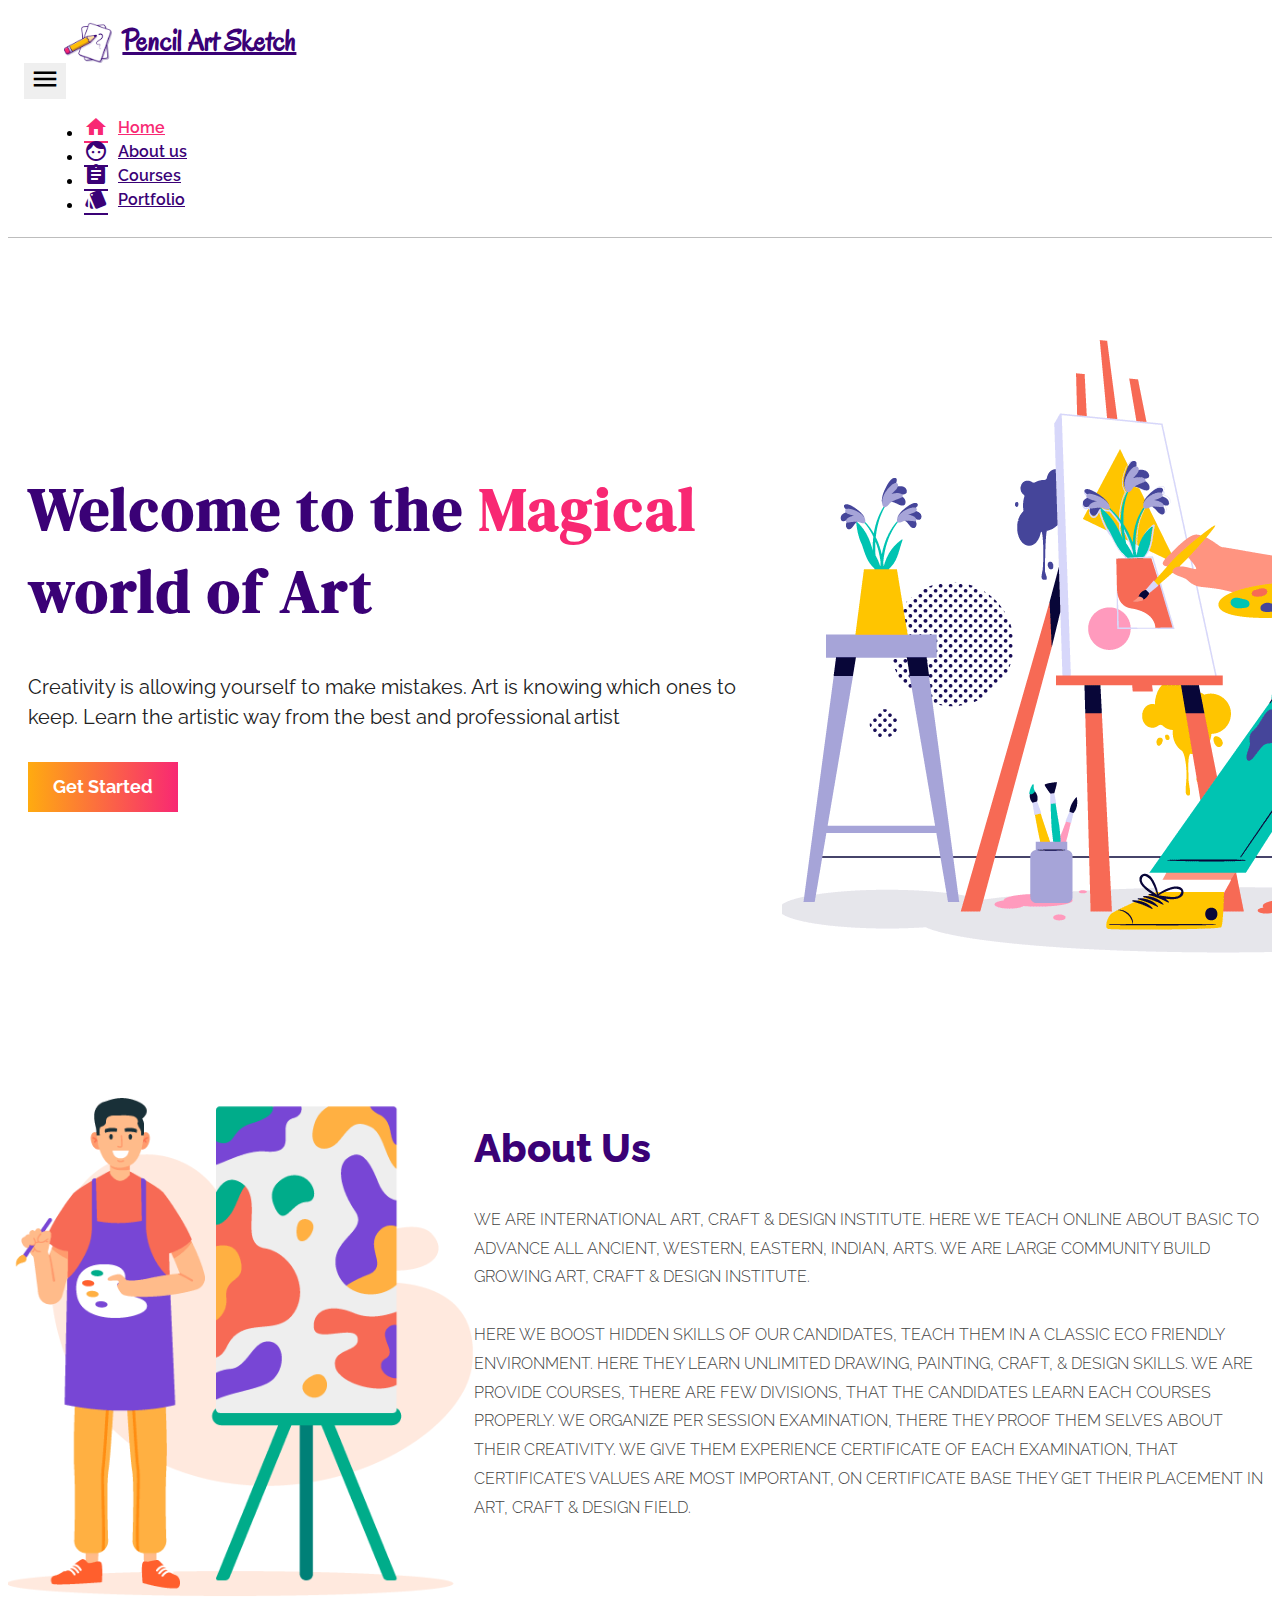
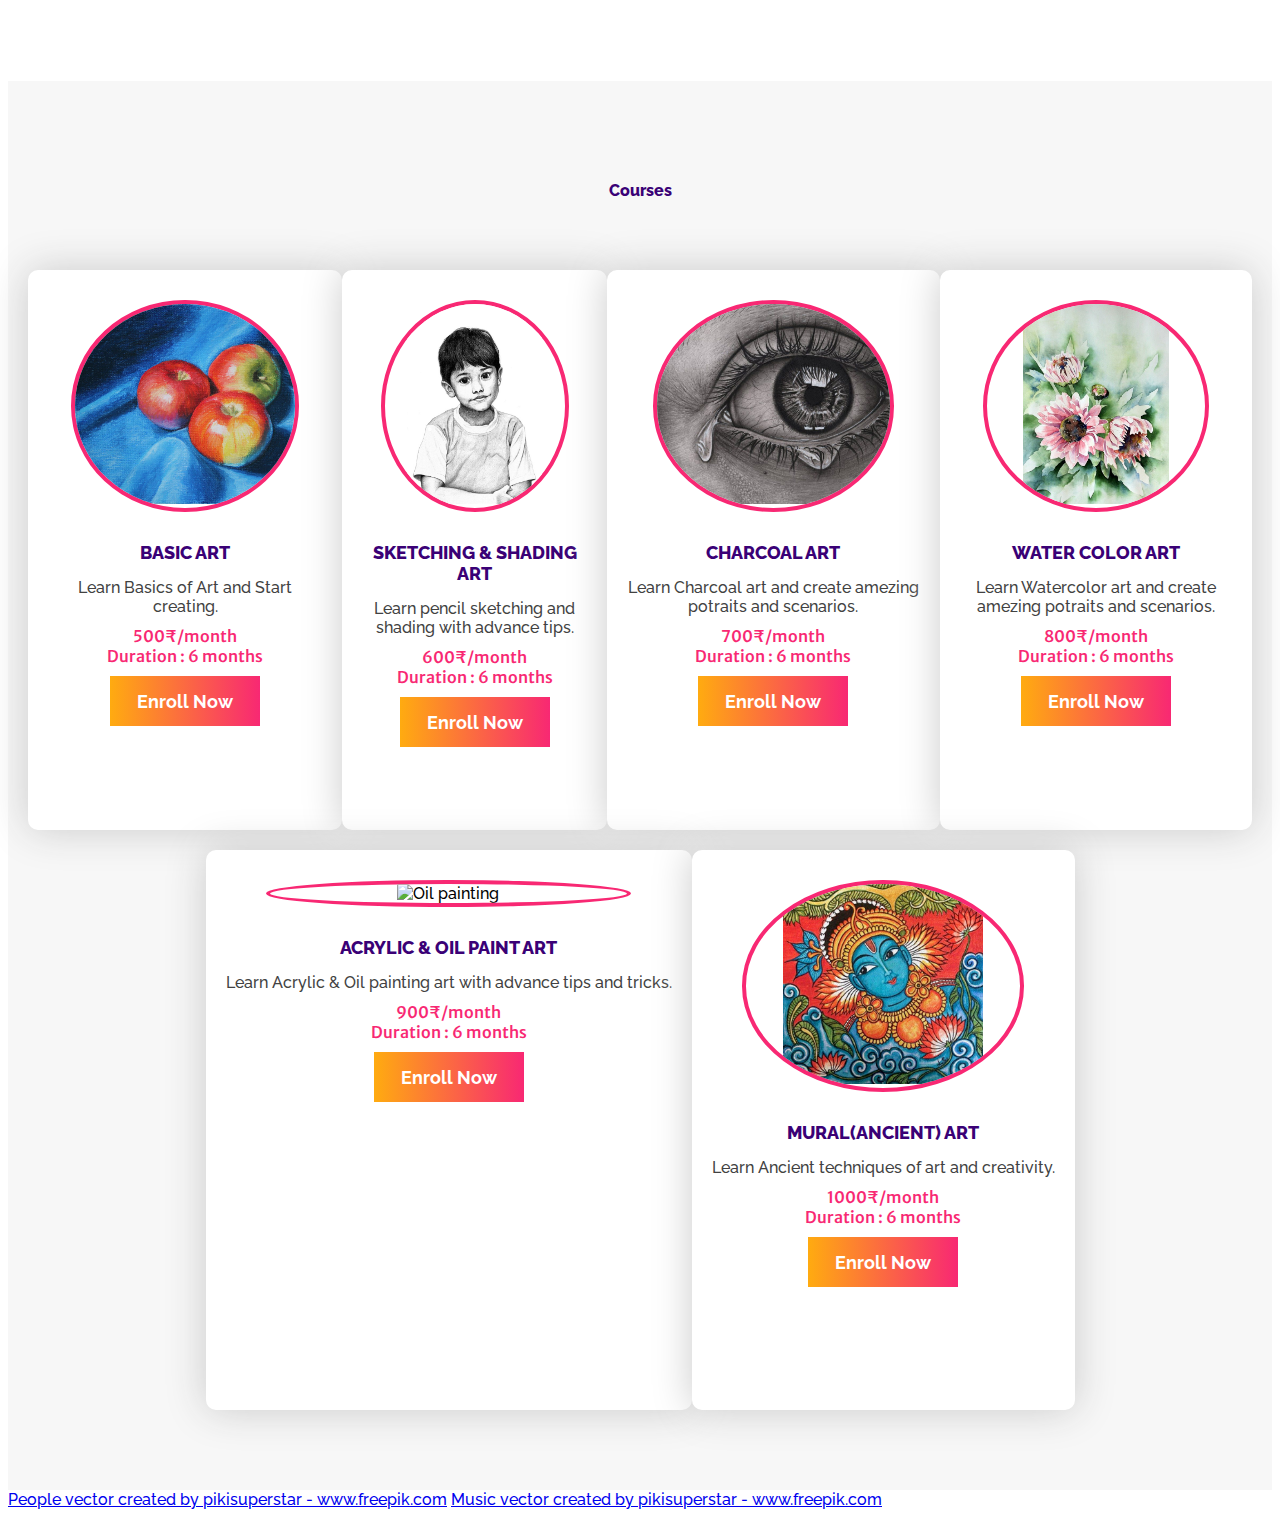
==== index.html @ f100ddce "nil" ====
<!DOCTYPE html>
<html lang="en">
<head>
  <meta charset="UTF-8">
  <meta http-equiv="X-UA-Compatible" content="IE=edge">
  <meta name="viewport" content="width=device-width, initial-scale=1.0">
  <title>Pencil Art Sketch. Learn Art from the best</title>
  <link href="https://cdn.jsdelivr.net/npm/bootstrap@5.1.3/dist/css/bootstrap.min.css" rel="stylesheet" integrity="sha384-1BmE4kWBq78iYhFldvKuhfTAU6auU8tT94WrHftjDbrCEXSU1oBoqyl2QvZ6jIW3" crossorigin="anonymous">
  <link rel="stylesheet" href="assets/css/style.css" type="text/css">
  <link href="https://fonts.googleapis.com/icon?family=Material+Icons" rel="stylesheet">
  <link rel="icon" href="logo.png?v=2">
</head>
<body>

  <nav class="navbar navbar-expand-lg navbar-light bg-light sticky-top" id="MyNavbar">
    <div class="container-fluid">
      <a class="navbar-brand nav-logo" href="index.html">
        <img src="assets/images/logo.png" alt=""  height="45" class="d-inline-block align-text-top">
        <p class="nav-logo-text">Pencil Art Sketch</p>
      </a>

      <button class="navbar-toggler" type="button" data-bs-toggle="collapse" data-bs-target="#navbarSupportedContent" aria-controls="navbarSupportedContent" aria-expanded="false" aria-label="Toggle navigation">
        <!-- <span class="navbar-toggler-icon"></span> -->
          <span class="material-icons" id="toggle-icon" style="font-size:30px;" onclick="toggleFunction()">
            menu
          </span>
      </button>

      <div class="collapse navbar-collapse" id="navbarSupportedContent">
        <ul class="navbar-nav ms-auto mb-2 mb-lg-0">
          <li class="nav-item">
            <a class="nav-link active" aria-current="page" href="#">
              <span class="material-icons">home</span>Home
            </a>
          </li>
          <li class="nav-item">
            <a class="nav-link" href="#About-Us"><span class="material-icons">face</span>About us</a>
          </li>
          <li class="nav-item">
            <a class="nav-link" href="#courses"><span class="material-icons">assignment</span>Courses</a>
          </li>
          <li class="nav-item">
            <a class="nav-link" href="#"><span class="material-icons">style</span>Portfolio</a>
          </li>
        </ul>

        <form class="d-flex adminLogin">
          <button class="btn btn-outline-success adminLogin-btn" type="submit"><span class="material-icons">
            login</span>Admin Login</button>
        </form>

      </div>
    </div>
  </nav>

  <section class="header-sec">
    <div class="header-sec-wrap">
      <div class="container">
        <div class="row">
          <div class="col-md-5 header">
            <h1>Welcome to the <span>Magical</span> world of Art</h1>
            <p>Creativity is allowing yourself to make mistakes. Art is knowing which ones to keep. Learn the artistic way from the best and professional artist</p>
            <button class="btn btn-outline-success custom-btn" type="submit">Get Started</button>
          </div>
          <div class="col-md-7 header-img">
            <img src="assets/images/header-banner-sm.png" alt="">
          </div>
        </div>
      </div>
    </div>
  </section>
  <section class="about-sec" id="About-Us"">
    <div class="about-sec-wrap">
      <div class="container">
        <div class="row">
          <div class="col-md-7 hide-img">
            <img src="assets/images/about-img.png" height="500px" alt="">
          </div>
          <div class="col-md-5 about-body">
            <h1 class="sec-header">About Us</h1>
            <p>WE ARE INTERNATIONAL ART, CRAFT & DESIGN INSTITUTE. HERE WE TEACH ONLINE  ABOUT BASIC TO ADVANCE ALL ANCIENT, WESTERN, EASTERN, INDIAN, ARTS. WE ARE LARGE COMMUNITY BUILD GROWING ART, CRAFT & DESIGN INSTITUTE.<br>
              <br>
            HERE WE BOOST HIDDEN SKILLS OF OUR CANDIDATES, TEACH THEM IN A CLASSIC ECO FRIENDLY ENVIRONMENT. HERE THEY LEARN UNLIMITED DRAWING, PAINTING, CRAFT, & DESIGN SKILLS.
            WE ARE PROVIDE COURSES, THERE ARE FEW DIVISIONS, THAT THE CANDIDATES LEARN EACH COURSES PROPERLY. WE ORGANIZE PER SESSION EXAMINATION, THERE THEY PROOF THEM SELVES ABOUT THEIR CREATIVITY. WE GIVE THEM EXPERIENCE CERTIFICATE OF EACH EXAMINATION, THAT CERTIFICATE’S VALUES ARE MOST IMPORTANT, ON CERTIFICATE BASE THEY GET THEIR PLACEMENT IN ART, CRAFT & DESIGN FIELD.
              </p>
          </div>
        </div>
      </div>
    </div>
  </section>

  <section class="courses-sec" id="courses">
    <div class="container" style="text-align: center;">
      <h1 class="sec-heading-center">Courses</h1>
      <div class="row">

        <div class="col-md-3 course-sec">
          <div class="course-box">
            <div class="c-img">
              <img src="assets/images/Basic art.jpg" alt="Pastle art">
            </div>
            <h4 class="c-name">BASIC ART</h4>
            <p class="c-desc">Learn Basics of Art and Start creating.</p>
            <span id="fees">500₹/month</span>
            <span id="duration">Duration : 6 months</span>
            <button class="btn c-btn" id="EnrollButton" type="submit">Enroll Now <span class="admit-fees" id="admit-fees">500₹</span></button>
          </div>
        </div>

        <div class="col-md-3 course-sec">
          <div class="course-box">
            <div class="c-img">
              <img src="assets/images/pencil sketch.jpg" alt="pencil sketch art">
            </div>
            <h4 class="c-name">SKETCHING & SHADING ART</h4>
            <p class="c-desc">Learn pencil sketching and shading with advance tips.</p>
            <span id="fees">600₹/month</span>
            <span id="duration">Duration : 6 months</span>
            <button class="btn c-btn" id="EnrollButton" type="submit">Enroll Now <span class="admit-fees" id="admit-fees">600₹</span></button>
          </div>
        </div>

        <div class="col-md-3 course-sec">
          <div class="course-box">
            <div class="c-img">
              <img src="assets/images/charcole art.jpg" alt="charcoal art">
            </div>
            <h4 class="c-name">CHARCOAL ART</h4>
            <p class="c-desc">Learn Charcoal art and create amezing potraits and scenarios.</p>
            <span id="fees">700₹/month</span>
            <span id="duration">Duration : 6 months</span>
            <button class="btn c-btn" id="EnrollButton" type="submit">Enroll Now <span class="admit-fees" id="admit-fees">700₹</span></button>
          </div>
        </div>

        <div class="col-md-3 course-sec">
          <div class="course-box">
            <div class="c-img">
              <img src="assets/images/watercolor 2.jpg" alt="water color art">
            </div>
            <h4 class="c-name">WATER COLOR ART</h4>
            <p class="c-desc">Learn Watercolor art and create amezing potraits and scenarios.</p>
            <span id="fees">800₹/month</span>
            <span id="duration">Duration : 6 months</span>
            <button class="btn c-btn" id="EnrollButton" type="submit">Enroll Now <span class="admit-fees" id="admit-fees">800₹</span></button>
          </div>
        </div>

      </div>
      <div class="row">

        <div class="col-md-3 course-sec">
          <div class="course-box">
            <div class="c-img">
              <img src="assets/images/oil painting 2.jpg" alt="Oil painting">
            </div>
            <h4 class="c-name">ACRYLIC & OIL PAINT ART</h4>
            <p class="c-desc">Learn Acrylic & Oil painting art with advance tips and tricks.</p>
            <span id="fees">900₹/month</span>
            <span id="duration">Duration : 6 months</span>
            <button class="btn c-btn" id="EnrollButton" type="submit">Enroll Now <span class="admit-fees" id="admit-fees">900₹</span></button>
          </div>
        </div>

        <div class="col-md-3 course-sec">
          <div class="course-box">
            <div class="c-img">
              <img src="assets/images/mural.png" alt="Mural art">
            </div>
            <h4 class="c-name">MURAL(ANCIENT) ART</h4>
            <p class="c-desc">Learn Ancient techniques of art and creativity.</p>
            <span id="fees">1000₹/month</span>
            <span id="duration">Duration : 6 months</span>
            <button class="btn c-btn" id="EnrollButton" onclick="redirectfunction()" type="submit" method="get">Enroll Now <span class="admit-fees" id="admit-fees">1000₹</span></button>
          </div>
        </div>

      </div>
    </div>
  </section>

  <footer>
    <div class="credit-sec">
      <a href="https://www.freepik.com/vectors/people">People vector created by pikisuperstar - www.freepik.com</a>
      <a href="https://www.freepik.com/vectors/music">Music vector created by pikisuperstar - www.freepik.com</a>
    </div>
  </footer>


  <script src="https://cdn.jsdelivr.net/npm/bootstrap@5.1.3/dist/js/bootstrap.bundle.min.js" integrity="sha384-ka7Sk0Gln4gmtz2MlQnikT1wXgYsOg+OMhuP+IlRH9sENBO0LRn5q+8nbTov4+1p" crossorigin="anonymous"></script>
  <script src="assets/js/script.js"></script>
</body>
</html>
---- assets/css/style.css ----
@import url("https://fonts.googleapis.com/css2?family=Oregano&display=swap");
@import url("https://fonts.googleapis.com/css2?family=DM+Serif+Display&family=Raleway:ital,wght@0,400;0,500;0,600;0,700;0,800;0,900;1,400;1,500;1,600;1,700;1,800;1,900&display=swap");
@import url("https://fonts.googleapis.com/css2?family=Merriweather+Sans:ital,wght@0,300;0,400;0,500;0,600;0,700;0,800;1,300;1,400;1,500;1,600;1,700;1,800&family=Raleway:ital,wght@0,400;0,500;0,600;0,700;0,800;0,900;1,400;1,500;1,600;1,700;1,800;1,900&display=swap");
/*
  font-family: 'Merriweather Sans', sans-serif;
  font-family: 'Raleway', sans-serif;
  font-family: 'Oregano', cursive;
*/
*,
p,
body {
  font-family: "Raleway", sans-serif;
  font-size: 16px;
  font-weight: 500;
}
/*.......navbar style start........*/
.container-fluid {
  padding: 10px 16px;
}
/* .navbar-nav{
  margin: 0 auto !important;
} */
.navbar {
  border-bottom: 1.5px solid #bdbdbd;
  /* box-shadow: -10px 0 20px #d1d1d1; */
  background: #fff !important;
}
.nav-logo-text {
  font-family: "Oregano", cursive;
  font-size: 30px;
  font-weight: 800;
  display: inline;
  margin: 0 0 0 10px;
  color: #3a0176;
}
.nav-logo-text:hover {
  color: #f82873;
}
.nav-logo {
  margin-left: 40px;
  display: flex;
  align-items: center;
}
.navbar-light .navbar-brand {
  color: #3a0176;
}
.navbar-light .navbar-brand:hover {
  color: #f82873;
}
.btn-outline-success {
  color: #fff;
  font-weight: bold;
  background-image: linear-gradient(to left, #f82873, #ffab10);
  border: none;
}
.btn-outline-success:hover {
  color: #fff;
  background-image: linear-gradient(to left, #f82873, #ffab10);
  box-shadow: 5px 0px 15px #f82873, -3px 5px 15px #ffab10;
}
.navbar-nav {
  margin-left: 20px;
}
.nav-item {
  margin-right: 40px;
}
.nav-link {
  display: flex;
  align-items: center;
  color: #3a0176 !important;
  font-weight: 600;
  position: relative;
  top: 0;
  transition: top ease 0.5s;
}
.nav-link span {
  margin-right: 10px;
}
.nav-link:hover {
  color: #f82873 !important;
  top: -5px;
}
.active {
  color: #f82873 !important;
}
.adminLogin {
  margin: 0 40px 0 0px;
}
.adminLogin-btn {
  /* display: flex; */
  display: none;
  align-items: center;
}
.adminLogin-btn span {
  margin-right: 10px;
}
.navbar-light .navbar-toggler {
  border: none;
}
.navbar-light .navbar-toggler:focus {
  box-shadow: none;
}
/*.......navbar style end........*/

/* Header banner Css End */

.custom-btn {
  height: 50px;
  width: 150px;
  font-size: 18px;
}
.header {
  padding: 15% 20px 5% 20px;
}
.header h1 {
  font-family: "DM Serif Display", serif;
  letter-spacing: 2px;
  font-size: 60px;
  font-weight: 700;
  color: #3a0176;
}
.header span {
  font-family: "DM Serif Display", serif;
  font-size: 60px;
  letter-spacing: 2px;
  font-weight: 700;
  color: #f82873;
}
.header p {
  font-size: 20px;
  line-height: 1.5;
  color: #212121;
  font-weight: 400;
  margin-top: 35px;
  margin-bottom: 30px;
}
p {
  margin-top: 20px;
  margin-bottom: 20px;
  font-weight: 300;
  color: #424242;
}
.header-img {
  background-repeat: no-repeat;
  background-size: cover;
}
.header-img {
  overflow-x: hidden;
}

/* Header banner Css End */

/* About us Css Start */

.about-sec {
  padding: 80px 0;
}
.about-body p {
  margin-top: 35px;
  margin-bottom: 20px;
  line-height: 1.8;
}
.sec-header {
  font-weight: 800;
  position: relative;
  color: #3a0176;
}

/* About us Css Complete */
.courses-sec {
  padding: 80px 20px;
  background-color: rgb(247, 247, 247);
}
.sec-heading-center {
  color: #3a0176;
  margin: 20px 0 50px 0;
  font-weight: 800;
  position: relative;
}
.course-box {
  background: #fff;
  display: flex;
  align-items: center;
  flex-direction: column;
  border-radius: 10px;
  box-shadow: 0px 0px 40px #cacaca;
  /* border: 1px solid #3a0176; */
  padding: 30px 20px;
  min-height: 500px;
  position: relative;
}
.c-btn {
  color: #fff;
  font-weight: bold;
  background-image: linear-gradient(to left, #f82873, #ffab10);
  border: none;
  height: 50px;
  width: 150px;
  font-size: 18px;
  transition: ease 0.5s;
}
.c-btn:hover {
  color: #fff;
  width: 160px;
  height: 60px;
}
span {
  font-family: "Merriweather Sans", sans-serif;
}
#duration,
#fees {
  color: #f82873;
}
.admit-fees {
  display: none;
}
.c-btn:hover > .admit-fees {
  display: block;
}
.course-box:hover {
  background: #ffab10;
}
.course-box:hover > .c-btn {
  background-image: none;
  background-color: #fff;
  color: #212121;
}
.c-img {
  width: 80%;
  border-radius: 100%;
  background-color: #fff;
  border: 4px solid #f82873;
  overflow: hidden;
  background-repeat: no-repeat;
  margin: 0 0 10px 0;
  text-align: center;
}
.c-img img {
  height: 200px;
}
.c-name {
  margin: 20px 0 15px 0;
  font-size: 18px;
  font-weight: 800;
  text-align: center;
  color: #3a0176;
}
.c-desc {
  margin: 0 0 10px 0;
  font-weight: 500;
  text-align: center;
}
.c-btn {
  margin-top: 10px;
}
.row {
  display: flex;
  justify-content: center;
}
.course-sec {
  margin-top: 20px;
}

/* media quarries for different view point */

@media (max-width: 992px) {
  .nav-logo {
    margin-left: 0px;
  }
  .nav-logo-text {
    font-size: 28px;
  }
  .adminLogin {
    margin: 20px 40px 20px 0px;
  }
  .navbar-nav {
    margin: 0px 40px 0 0px !important;
    display: flex;
    flex-direction: row;
  }
  .ms-auto {
    margin-left: auto !important;
  }
  .navbar-collapse {
    position: relative;
    width: 400px;
    display: flex;
    align-items: center;
    flex-direction: column;
  }
  .header-img {
    overflow: hidden;
  }
  .header-img img {
    position: relative;
    left: -200px;
  }
  .header,
  .header span {
    font-size: 50px;
  }
  .header p {
    font-size: 18px;
  }
  /* .hide-img{
    display: none;
  } */
  .c-img img {
    height: 90px;
  }
  .c-btn {
    width: 120px;
  }
}
@media (min-width: 541px) {
  .navbar-collapse {
    position: relative;
    width: 400px;
    display: flex;
    align-items: center;
    flex-direction: row;
  }
  .sec-header {
    font-size: 40px;
    font-weight: 800;
    position: relative;
  }
}
@media (max-width: 541px) {
  .c-img img {
    height: 300px;
  }
}
@media (max-width: 420px) {
  .nav-logo {
    margin-left: 0px;
  }
  .nav-logo-text {
    font-size: 28px;
  }
  .adminLogin {
    margin: 20px 40px 20px 30px;
  }
  .navbar-nav {
    margin: 20px 40px 0 30px !important;
    display: flex;
    flex-direction: column;
  }
  .ms-auto {
    margin-left: none !important;
  }
  .navbar-collapse {
    position: relative;
    width: 400px;
    display: flex;
    align-items: flex-start;
    flex-direction: column;
  }

  .header,
  .header span {
    font-size: 45px;
  }
  .header p {
    font-size: 16px;
  }
  .header-img {
    overflow: hidden;
    height: 300px;
  }
  .header-img img {
    position: relative;
    left: -250px;
    top: -100px;
  }
  .hide-img {
    display: none;
  }
  .c-img img {
    height: 200px !important;
  }
}
@media (max-width: 280px) {
  .nav-logo-text {
    font-size: 24px;
  }
  .nav-logo img {
    height: 30px;
  }
  #toggle-icon {
    font-size: 21px !important;
  }
  .header-img img {
    position: relative;
    width: 600px;
    left: -150px;
    top: -100px;
  }
  .c-img img {
    height: 150px !important;
  }
}
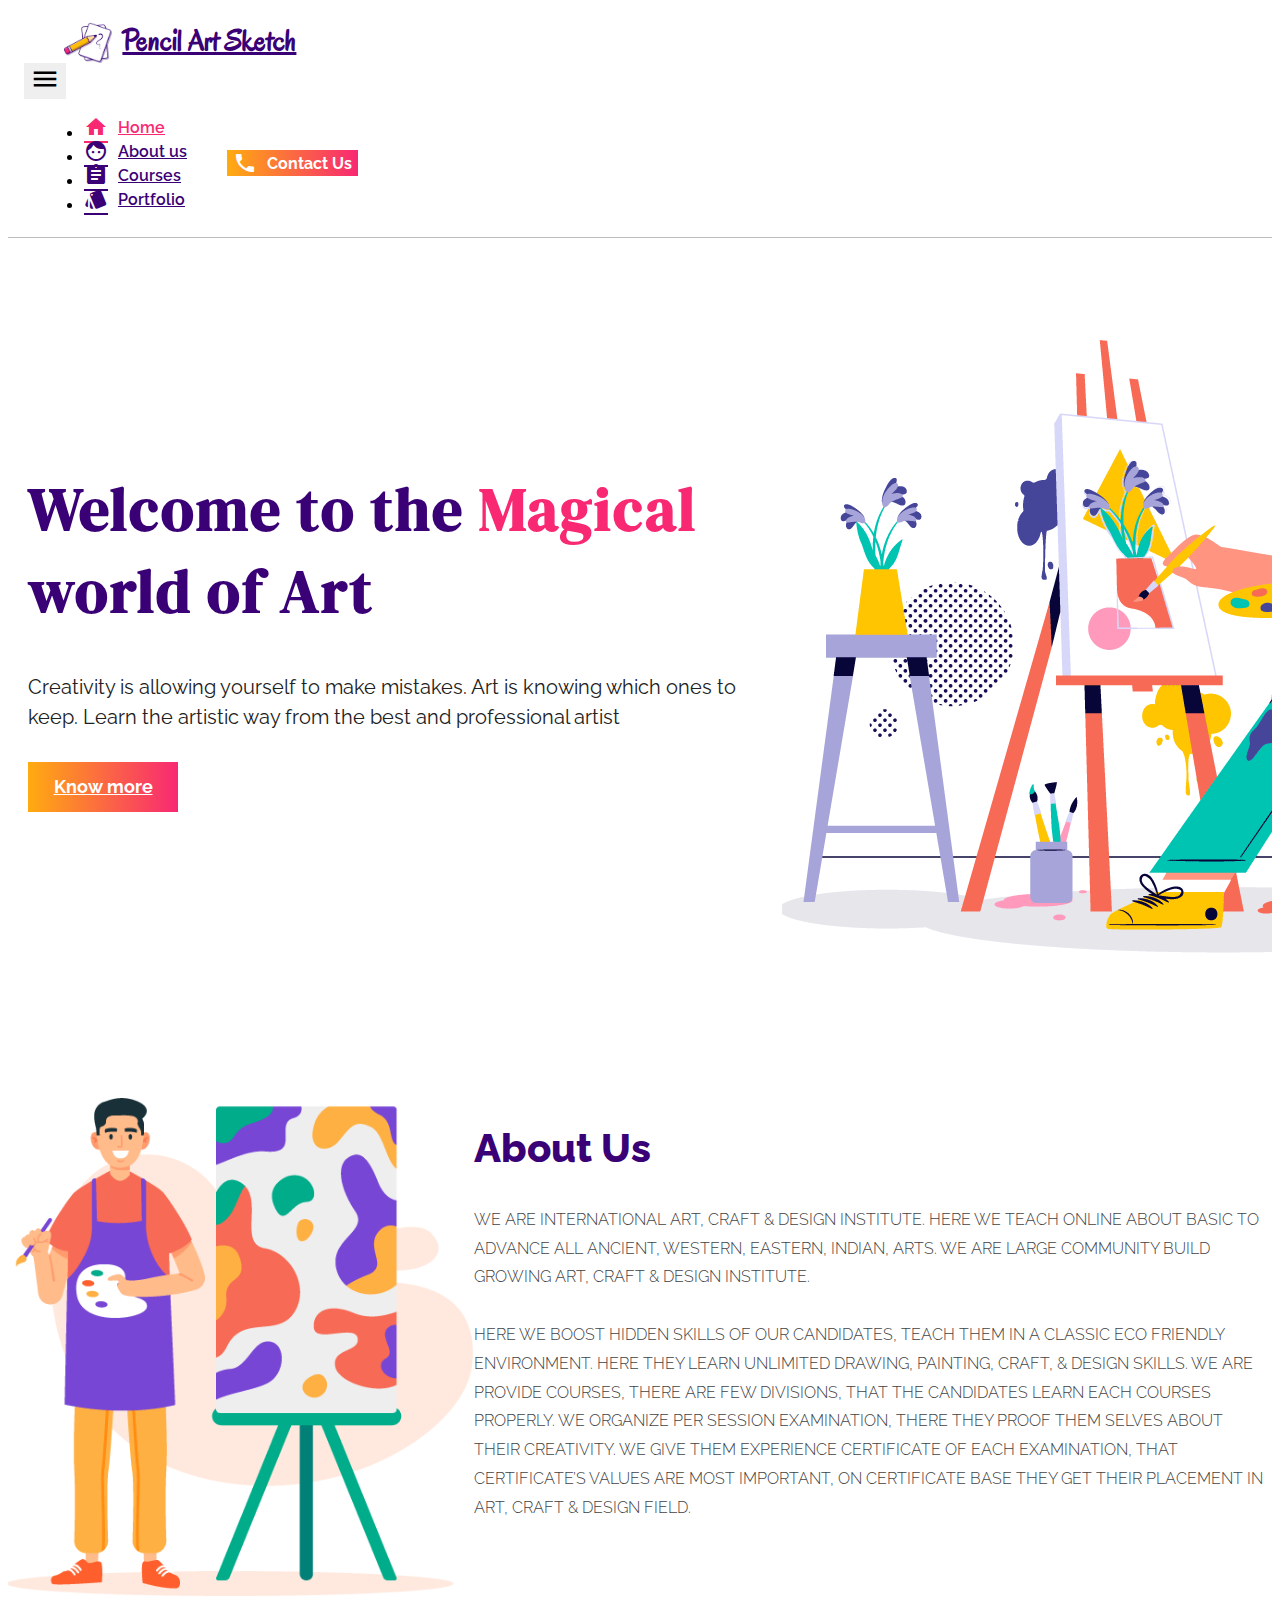
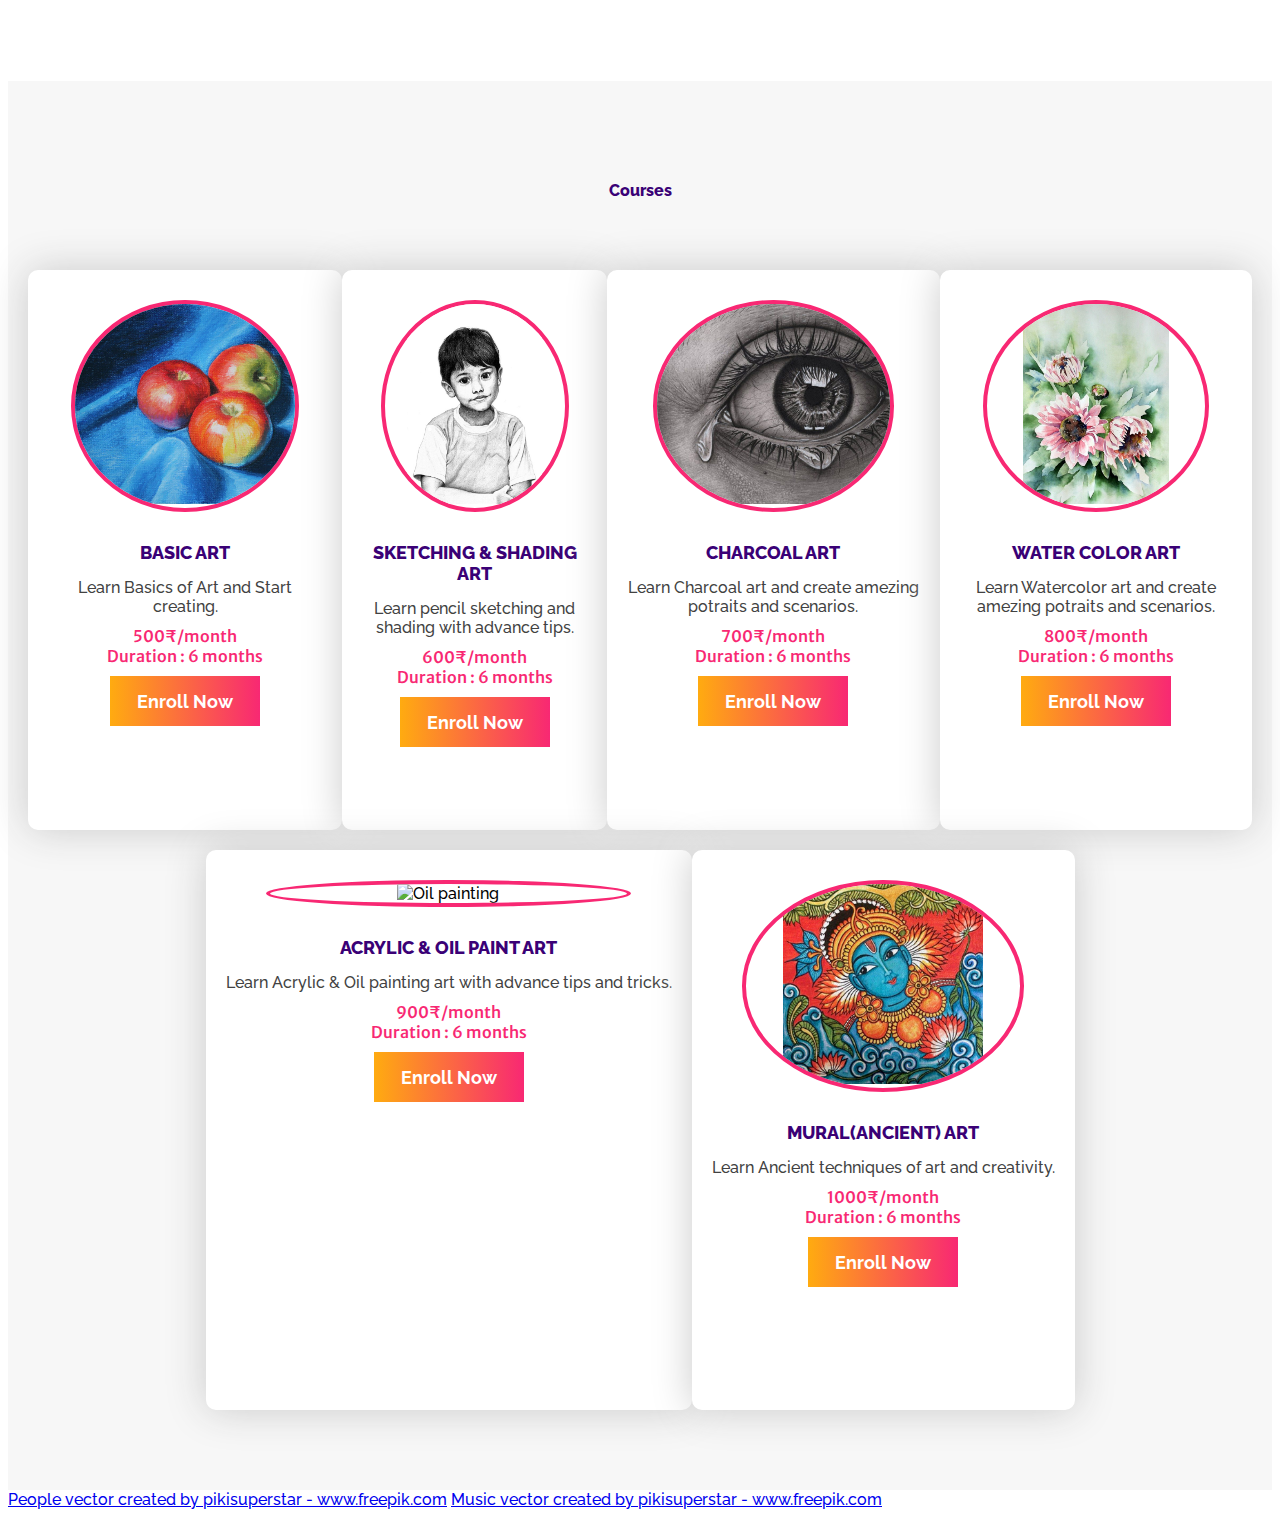
==== commit 9baceab5: "linking" ====
--- a/index.html
+++ b/index.html
@@ -34,19 +34,19 @@
             </a>
           </li>
           <li class="nav-item">
-            <a class="nav-link" href="#About-Us"><span class="material-icons">face</span>About us</a>
+            <a class="nav-link" href="about.html"><span class="material-icons">face</span>About us</a>
           </li>
           <li class="nav-item">
-            <a class="nav-link" href="#courses"><span class="material-icons">assignment</span>Courses</a>
+            <a class="nav-link" href="courses.html"><span class="material-icons">assignment</span>Courses</a>
           </li>
           <li class="nav-item">
-            <a class="nav-link" href="#"><span class="material-icons">style</span>Portfolio</a>
+            <a class="nav-link" href="portfolio.html"><span class="material-icons">style</span>Portfolio</a>
           </li>
         </ul>
 
         <form class="d-flex adminLogin">
-          <button class="btn btn-outline-success adminLogin-btn" type="submit"><span class="material-icons">
-            login</span>Admin Login</button>
+          <button class="btn btn-outline-success adminLogin-btn" type="submit" onclick="location.href='pencilsketcgart/contact.html'"><span class="material-icons">
+            phone</span>Contact Us</button>
         </form>
 
       </div>
@@ -60,7 +60,7 @@
           <div class="col-md-5 header">
             <h1>Welcome to the <span>Magical</span> world of Art</h1>
             <p>Creativity is allowing yourself to make mistakes. Art is knowing which ones to keep. Learn the artistic way from the best and professional artist</p>
-            <button class="btn btn-outline-success custom-btn" type="submit">Get Started</button>
+            <a class="btn custom-btn" type="submit" href="about.html">Know more</a>
           </div>
           <div class="col-md-7 header-img">
             <img src="assets/images/header-banner-sm.png" alt="">
--- a/assets/css/style.css
+++ b/assets/css/style.css
@@ -52,11 +52,15 @@
   font-weight: bold;
   background-image: linear-gradient(to left, #f82873, #ffab10);
   border: none;
+  transition: top ease 0.5s;
+  top: 0;
+  position: relative;
 }
 .btn-outline-success:hover {
   color: #fff;
   background-image: linear-gradient(to left, #f82873, #ffab10);
   box-shadow: 5px 0px 15px #f82873, -3px 5px 15px #ffab10;
+  top: -8px;
 }
 .navbar-nav {
   margin-left: 20px;
@@ -87,8 +91,8 @@
   margin: 0 40px 0 0px;
 }
 .adminLogin-btn {
-  /* display: flex; */
-  display: none;
+  display: flex;
+  /* display: none; */
   align-items: center;
 }
 .adminLogin-btn span {
@@ -108,6 +112,21 @@
   height: 50px;
   width: 150px;
   font-size: 18px;
+  transition: ease 0.5s;
+  display: flex;
+  justify-content: center;
+  align-items: center;
+  color: #fff;
+  font-weight: bold;
+  background-image: linear-gradient(to left, #f82873, #ffab10);
+  border: none;
+}
+.custom-btn:hover {
+  width: 160px;
+  height: 60px;
+  color: #fff;
+  background-image: linear-gradient(to left, #f82873, #ffab10);
+  box-shadow: 5px 0px 15px #f82873, -3px 5px 15px #ffab10;
 }
 .header {
   padding: 15% 20px 5% 20px;
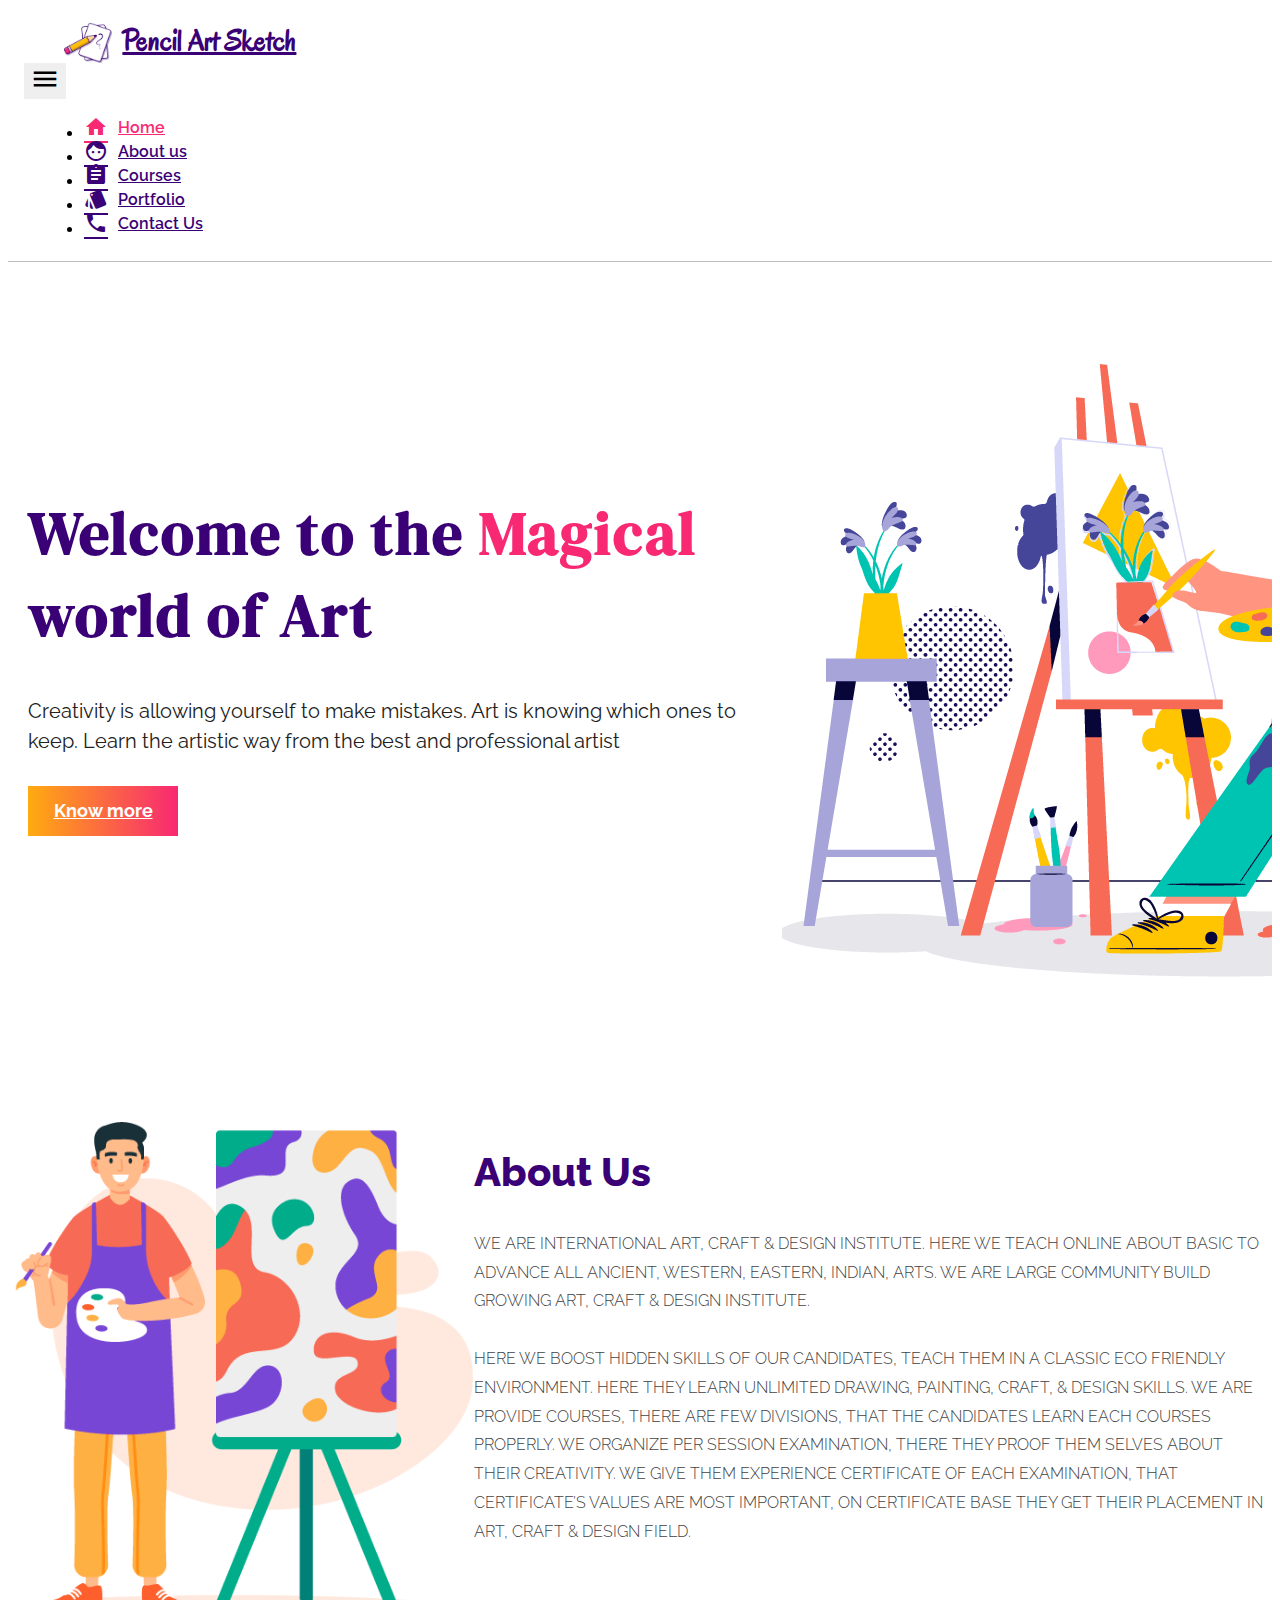
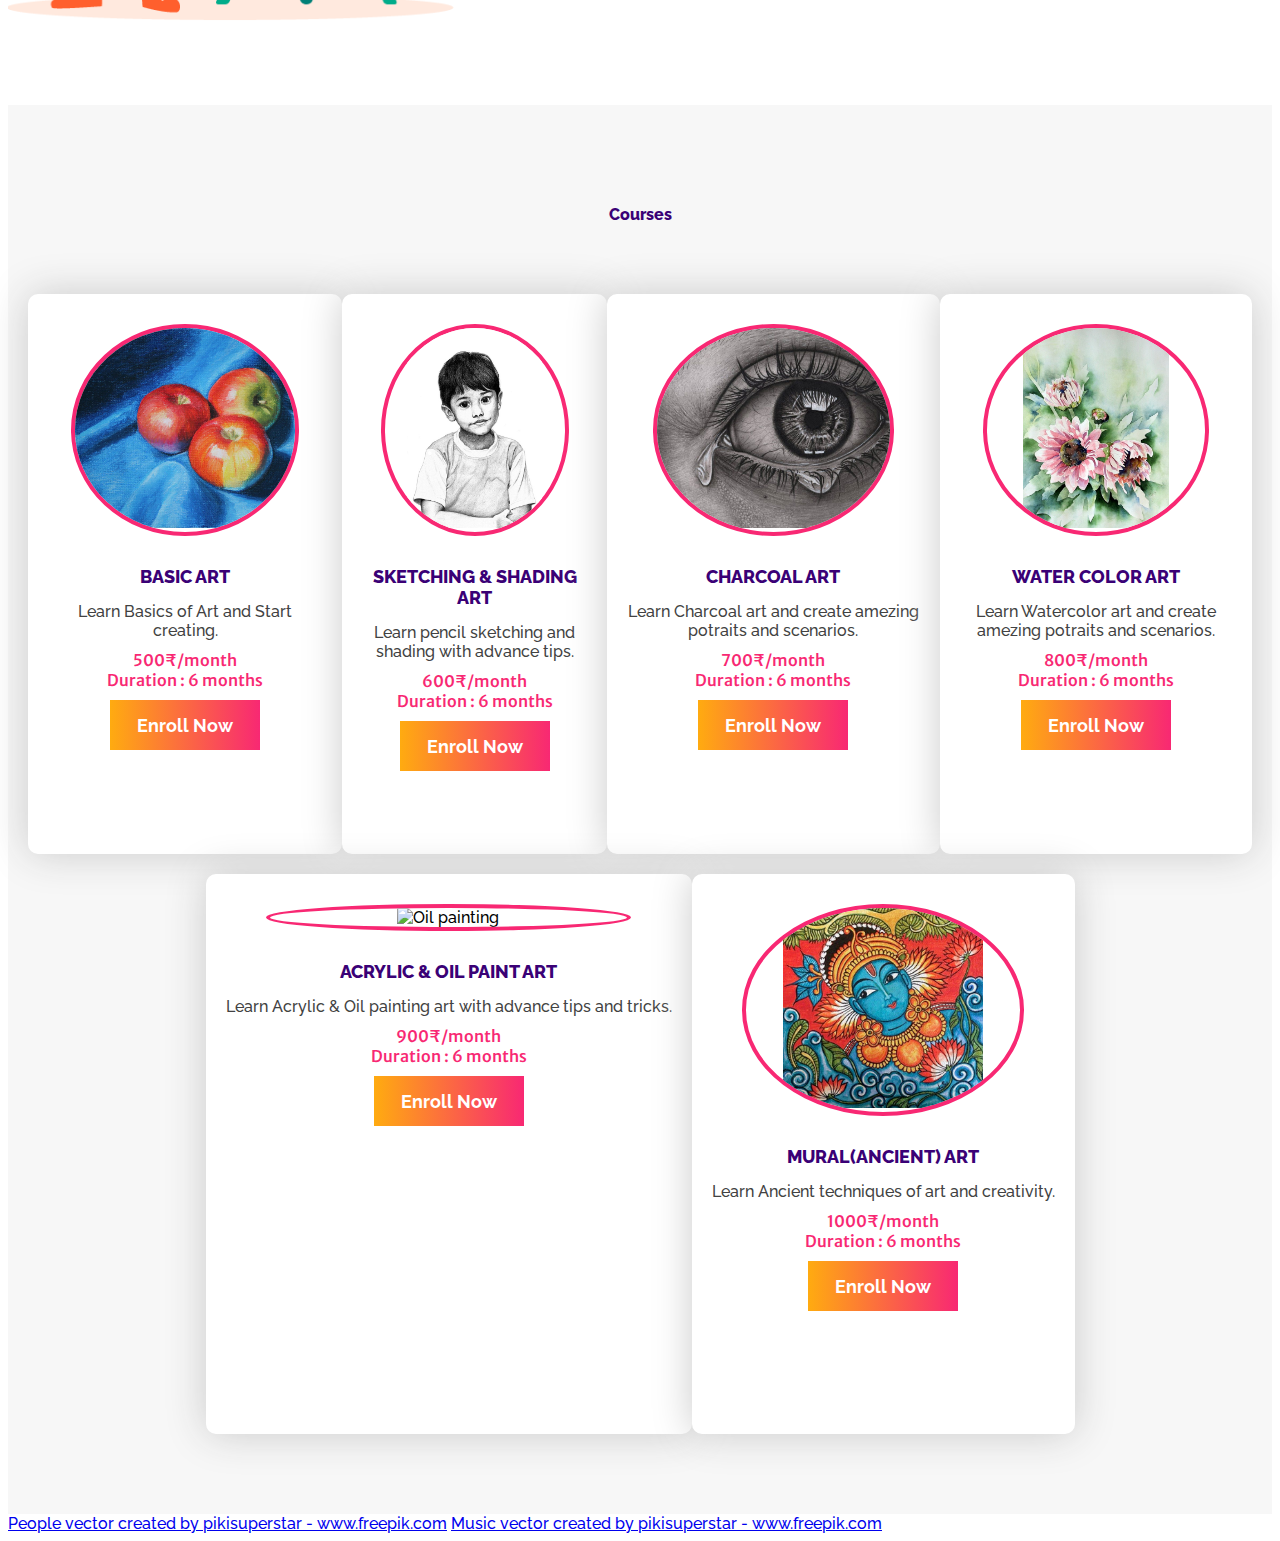
==== commit 4727fa8a: "changes of linking again" ====
--- a/index.html
+++ b/index.html
@@ -42,11 +42,14 @@
           <li class="nav-item">
             <a class="nav-link" href="portfolio.html"><span class="material-icons">style</span>Portfolio</a>
           </li>
+          <li class="nav-item">
+            <a class="nav-link" href="contact.html"><span class="material-icons">phone</span>Contact Us</a>
+          </li>
         </ul>
 
         <form class="d-flex adminLogin">
-          <button class="btn btn-outline-success adminLogin-btn" type="submit" onclick="location.href='pencilsketcgart/contact.html'"><span class="material-icons">
-            phone</span>Contact Us</button>
+          <button class="btn btn-outline-success adminLogin-btn" type="submit"><span class="material-icons">
+            login</span>Admin Login</button>
         </form>
 
       </div>
@@ -60,7 +63,7 @@
           <div class="col-md-5 header">
             <h1>Welcome to the <span>Magical</span> world of Art</h1>
             <p>Creativity is allowing yourself to make mistakes. Art is knowing which ones to keep. Learn the artistic way from the best and professional artist</p>
-            <a class="btn custom-btn" type="submit" href="about.html">Know more</a>
+            <a class="btn custom-btn" href="about.html">Know more</a>
           </div>
           <div class="col-md-7 header-img">
             <img src="assets/images/header-banner-sm.png" alt="">
--- a/assets/css/style.css
+++ b/assets/css/style.css
@@ -91,8 +91,8 @@
   margin: 0 40px 0 0px;
 }
 .adminLogin-btn {
-  display: flex;
-  /* display: none; */
+  /* display: flex; */
+  display: none;
   align-items: center;
 }
 .adminLogin-btn span {
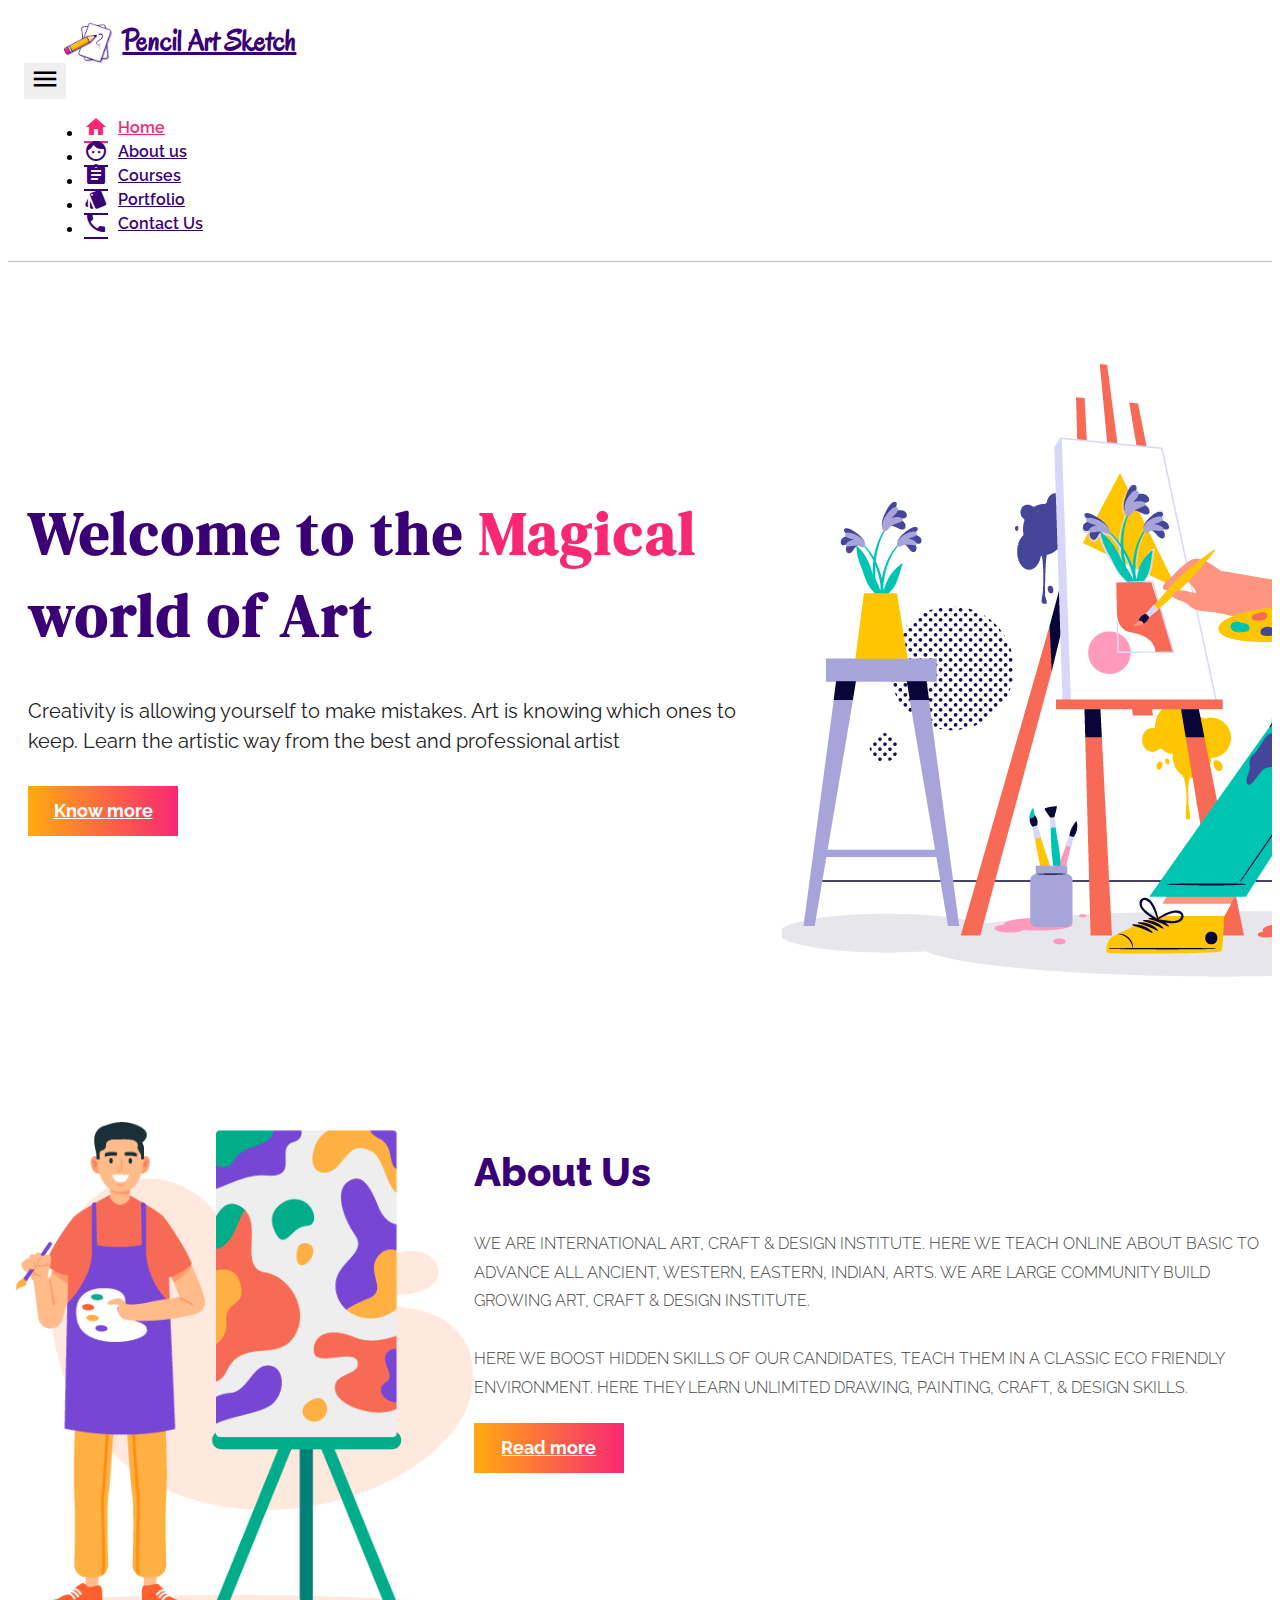
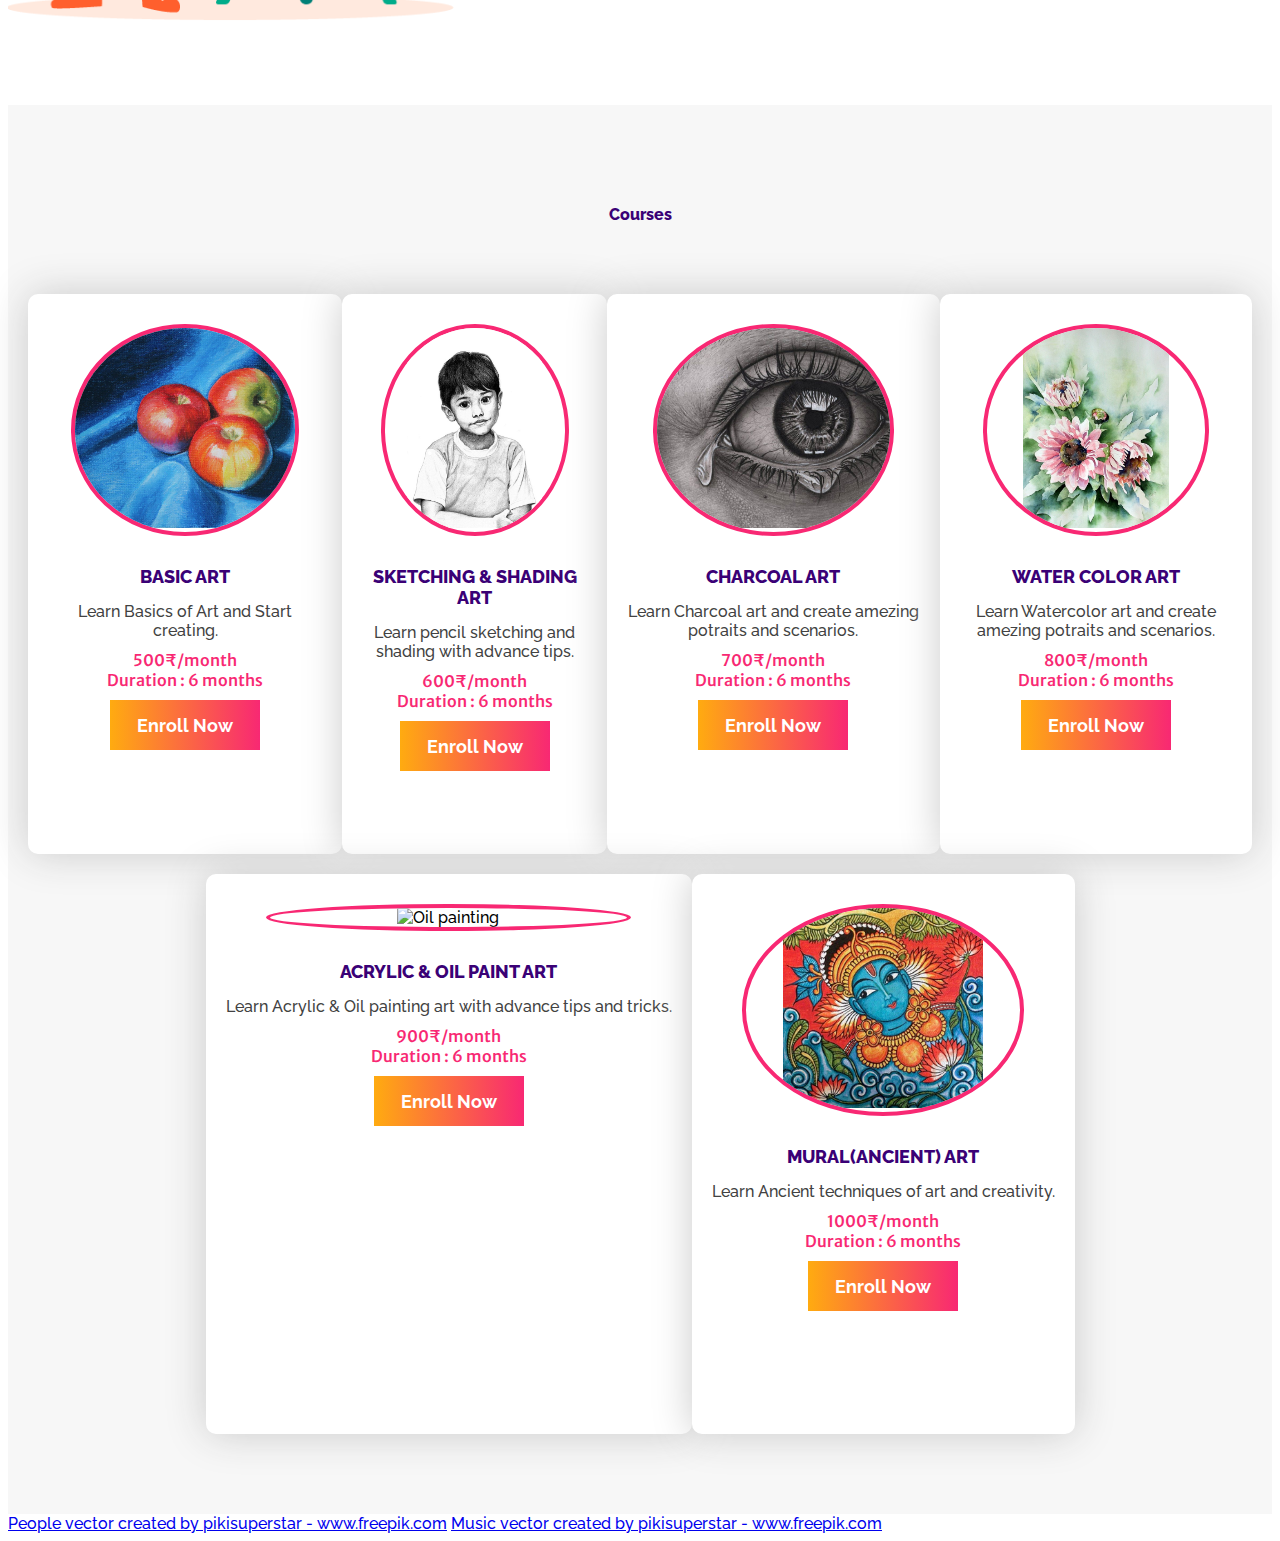
==== commit afd965b5: "adding button in about section in index page" ====
--- a/index.html
+++ b/index.html
@@ -84,8 +84,8 @@
             <p>WE ARE INTERNATIONAL ART, CRAFT & DESIGN INSTITUTE. HERE WE TEACH ONLINE  ABOUT BASIC TO ADVANCE ALL ANCIENT, WESTERN, EASTERN, INDIAN, ARTS. WE ARE LARGE COMMUNITY BUILD GROWING ART, CRAFT & DESIGN INSTITUTE.<br>
               <br>
             HERE WE BOOST HIDDEN SKILLS OF OUR CANDIDATES, TEACH THEM IN A CLASSIC ECO FRIENDLY ENVIRONMENT. HERE THEY LEARN UNLIMITED DRAWING, PAINTING, CRAFT, & DESIGN SKILLS.
-            WE ARE PROVIDE COURSES, THERE ARE FEW DIVISIONS, THAT THE CANDIDATES LEARN EACH COURSES PROPERLY. WE ORGANIZE PER SESSION EXAMINATION, THERE THEY PROOF THEM SELVES ABOUT THEIR CREATIVITY. WE GIVE THEM EXPERIENCE CERTIFICATE OF EACH EXAMINATION, THAT CERTIFICATE’S VALUES ARE MOST IMPORTANT, ON CERTIFICATE BASE THEY GET THEIR PLACEMENT IN ART, CRAFT & DESIGN FIELD.
               </p>
+              <a href="about.html" class="btn custom-btn"> Read more</a>
           </div>
         </div>
       </div>
